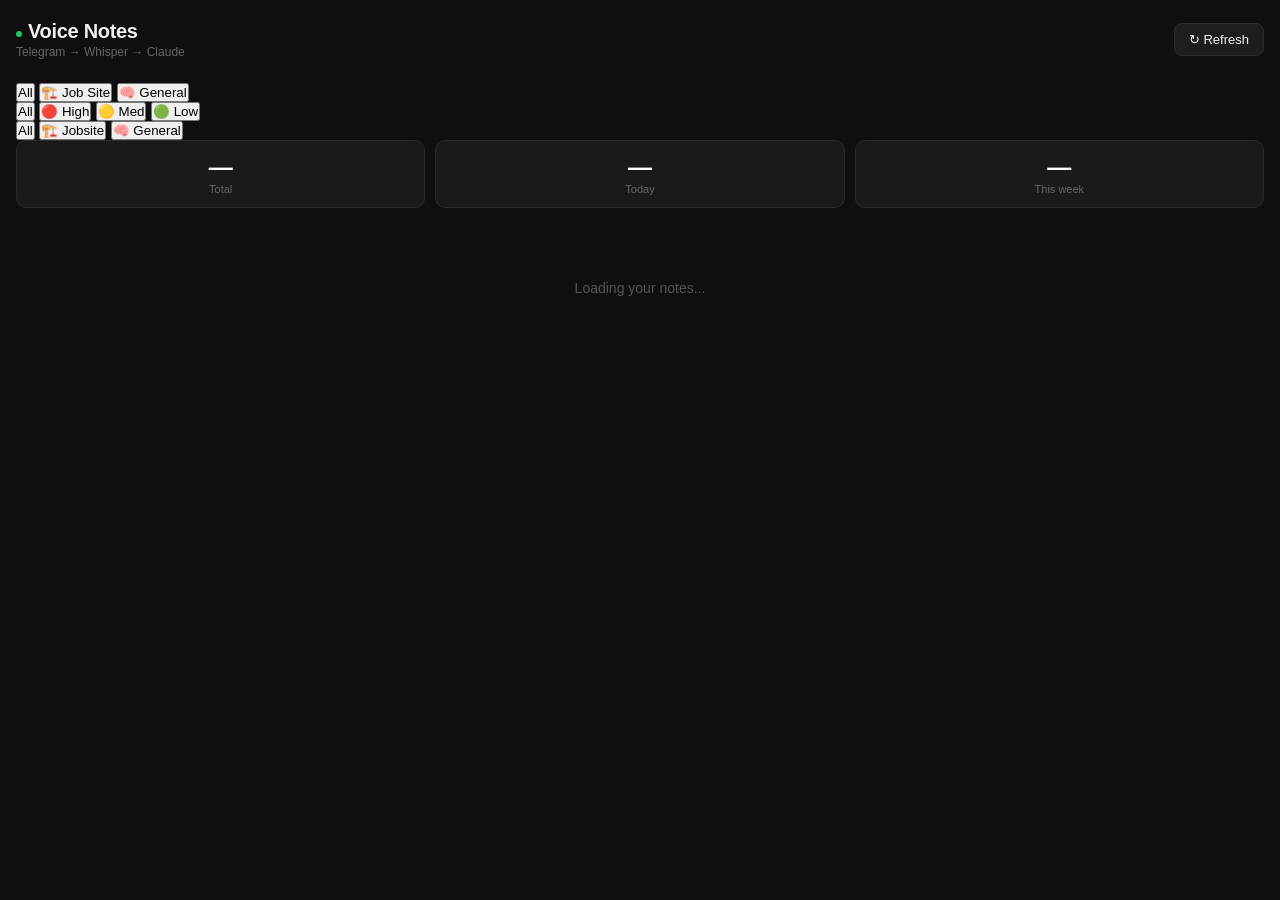
==== index.html @ 2e1cb35c "Update index.html Priority" ====
<!DOCTYPE html>
<html lang="en">
<head>
  <meta charset="UTF-8">
  <meta name="viewport" content="width=device-width, initial-scale=1.0">
  <title>Voice Notes</title>
  <style>
    *, *::before, *::after { box-sizing: border-box; margin: 0; padding: 0; }

    body {
      font-family: -apple-system, BlinkMacSystemFont, 'Segoe UI', sans-serif;
      background: #0f0f0f;
      color: #f0f0f0;
      min-height: 100vh;
      padding: 1.25rem 1rem 3rem;
    }

    header {
      display: flex;
      justify-content: space-between;
      align-items: center;
      margin-bottom: 1.5rem;
    }

    header h1 {
      font-size: 20px;
      font-weight: 600;
      letter-spacing: -0.3px;
    }

    header h1 span {
      display: block;
      font-size: 12px;
      font-weight: 400;
      color: #666;
      margin-top: 2px;
      letter-spacing: 0;
    }

    #refresh-btn {
      background: #1e1e1e;
      border: 1px solid #2e2e2e;
      color: #f0f0f0;
      padding: 8px 14px;
      border-radius: 8px;
      font-size: 13px;
      cursor: pointer;
      display: flex;
      align-items: center;
      gap: 6px;
    }

    #refresh-btn:active { opacity: 0.7; }

    .stats {
      display: grid;
      grid-template-columns: repeat(3, 1fr);
      gap: 10px;
      margin-bottom: 1.5rem;
    }

    .stat {
      background: #1a1a1a;
      border: 1px solid #2a2a2a;
      border-radius: 10px;
      padding: 12px;
      text-align: center;
    }

    .stat-value {
      font-size: 24px;
      font-weight: 600;
      color: #fff;
    }

    .stat-label {
      font-size: 11px;
      color: #666;
      margin-top: 2px;
    }

    .notes-list {
      display: flex;
      flex-direction: column;
      gap: 12px;
    }

    .note-card {
      background: #1a1a1a;
      border: 1px solid #2a2a2a;
      border-radius: 12px;
      padding: 1rem;
      cursor: pointer;
    }

    .note-card.expanded { border-color: #3a3a3a; }

    .note-top {
      display: flex;
      justify-content: space-between;
      align-items: flex-start;
      gap: 8px;
    }

    .note-transcript {
      font-size: 14px;
      color: #ccc;
      line-height: 1.5;
      flex: 1;
    }

    .note-transcript.collapsed {
      display: -webkit-box;
      -webkit-line-clamp: 2;
      -webkit-box-orient: vertical;
      overflow: hidden;
    }

    .note-date {
      font-size: 11px;
      color: #555;
      white-space: nowrap;
      flex-shrink: 0;
    }

    .note-divider {
      border: none;
      border-top: 1px solid #2a2a2a;
      margin: 12px 0;
    }

    .extraction-label {
      font-size: 10px;
      text-transform: uppercase;
      letter-spacing: 0.08em;
      color: #555;
      margin-bottom: 8px;
    }

    .note-response {
      font-size: 13px;
      color: #bbb;
      line-height: 1.7;
      white-space: pre-wrap;
    }

    .expand-hint {
      font-size: 11px;
      color: #555;
      margin-top: 8px;
    }

    .empty {
      text-align: center;
      padding: 4rem 1rem;
      color: #555;
      font-size: 14px;
      line-height: 1.7;
    }

    .empty-icon {
      font-size: 40px;
      margin-bottom: 12px;
    }

    .loading {
      text-align: center;
      padding: 3rem;
      color: #555;
      font-size: 14px;
    }

    .error {
      background: #2a1515;
      border: 1px solid #4a2020;
      border-radius: 10px;
      padding: 1rem;
      font-size: 13px;
      color: #f87171;
      line-height: 1.6;
    }

    .dot {
      display: inline-block;
      width: 6px;
      height: 6px;
      border-radius: 50%;
      background: #22c55e;
      margin-right: 6px;
      vertical-align: middle;
      .filters {
  display: flex;
  gap: 8px;
  margin-bottom: 1.5rem;
}

.filter-btn {
  flex: 1;
  padding: 8px;
  border-radius: 8px;
  border: 1px solid #2a2a2a;
  background: #1a1a1a;
  color: #666;
  font-size: 13px;
  cursor: pointer;
}

.filter-btn.active {
  background: #2a2a2a;
  color: #fff;
  border-color: #444;
}
    }
    .priority-badge {
  font-size: 11px;
  padding: 3px 8px;
  border-radius: 6px;
  font-weight: 500;
  flex-shrink: 0;
}
.priority-HIGH { background: #3a1515; color: #f87171; }
.priority-MED { background: #3a2e15; color: #fbbf24; }
.priority-LOW { background: #1a2e1a; color: #4ade80; }
.priority-null { background: #1a1a1a; color: #555; }
  </style>
</head>
<body>

  <header>
    <h1>
      <span class="dot"></span>Voice Notes
      <span>Telegram → Whisper → Claude</span>
    </h1>
    <button id="refresh-btn" onclick="loadNotes()">↻ Refresh</button>
  </header>

  <div class="filters">
  <button class="filter-btn active" onclick="setFilter('all', this)">All</button>
  <button class="filter-btn" onclick="setFilter('JOBSITE', this)">🏗️ Job Site</button>
  <button class="filter-btn" onclick="setFilter('GENERAL', this)">🧠 General</button>
</div>
<div class="filters">
  <button class="filter-btn active" onclick="setPriority('all', this)">All</button>
  <button class="filter-btn" onclick="setPriority('HIGH', this)">🔴 High</button>
  <button class="filter-btn" onclick="setPriority('MED', this)">🟡 Med</button>
  <button class="filter-btn" onclick="setPriority('LOW', this)">🟢 Low</button>
</div>
  
<div class="filters">
  <button class="filter-btn active" onclick="setFilter('all', this)">All</button>
  <button class="filter-btn" onclick="setFilter('JOBSITE', this)">🏗️ Jobsite</button>
  <button class="filter-btn" onclick="setFilter('GENERAL', this)">🧠 General</button>
</div>
  
  <div class="stats">
    <div class="stat">
      <div class="stat-value" id="total">—</div>
      <div class="stat-label">Total</div>
    </div>
    <div class="stat">
      <div class="stat-value" id="today">—</div>
      <div class="stat-label">Today</div>
    </div>
    <div class="stat">
      <div class="stat-value" id="week">—</div>
      <div class="stat-label">This week</div>
    </div>
  </div>

  <div id="notes-container" class="notes-list">
    <div class="loading">Loading your notes...</div>
  </div>

  <script>
    const SUPABASE_URL = 'https://ecjmqwdijgsycbqkfcog.supabase.co';
    const SUPABASE_KEY = 'eyJhbGciOiJIUzI1NiIsInR5cCI6IkpXVCJ9.eyJpc3MiOiJzdXBhYmFzZSIsInJlZiI6ImVjam1xd2RpamdzeWNicWtmY29nIiwicm9sZSI6InNlcnZpY2Vfcm9sZSIsImlhdCI6MTc4MDAxMzMxNSwiZXhwIjoyMDk1NTg5MzE1fQ.x6CP4ltoczdPZ-aV8UTci2DUSXzKlBEbubS35QKvqPY';

let activePriority = 'all';

function setPriority(priority, btn) {
  activePriority = priority;
  document.querySelectorAll('.filters:nth-child(2) .filter-btn').forEach(b => b.classList.remove('active'));
  btn.classList.add('active');
  loadNotes();
}
    
    function formatDate(ts) {
      const d = new Date(ts);
      const now = new Date();
      const diff = (now - d) / 1000;
      if (diff < 60) return 'just now';
      if (diff < 3600) return Math.floor(diff / 60) + 'm ago';
      if (diff < 86400) return Math.floor(diff / 3600) + 'h ago';
      return d.toLocaleDateString('en-US', { month: 'short', day: 'numeric' });
    }

    function isToday(ts) {
      return new Date(ts).toDateString() === new Date().toDateString();
    }

    function isThisWeek(ts) {
      return (new Date() - new Date(ts)) / (1000 * 60 * 60 * 24) <= 7;
    }

    function toggleNote(id) {
      const card = document.getElementById('card-' + id);
      const transcript = document.getElementById('transcript-' + id);
      const extraction = document.getElementById('extraction-' + id);
      const hint = document.getElementById('hint-' + id);
      const expanded = card.classList.toggle('expanded');
      transcript.classList.toggle('collapsed', !expanded);
      extraction.style.display = expanded ? 'block' : 'none';
      hint.textContent = expanded ? 'Tap to collapse' : 'Tap to expand';
    }

    async function loadNotes() {
      const container = document.getElementById('notes-container');
      container.innerHTML = '<div class="loading">Loading your notes...</div>';

      try {
        const typeFilter = activeFilter === 'all' ? '' : `&note_type=eq.${activeFilter}`;
const priorityFilter = activePriority === 'all' ? '' : `&priority=eq.${activePriority}`;
const res = await fetch(`${SUPABASE_URL}/rest/v1/voice_notes?select=*&order=created_at.desc&limit=50${typeFilter}${priorityFilter}`, {
        const filter = activeFilter === 'all' ? '' : `&note_type=eq.${activeFilter}`;
const res = await fetch(`${SUPABASE_URL}/rest/v1/voice_notes?select=*&order=created_at.desc&limit=50${filter}`, {
          headers: {
            'apikey': SUPABASE_KEY,
            'Authorization': `Bearer ${SUPABASE_KEY}`
          }
        });

        if (!res.ok) throw new Error(`${res.status} — ${res.statusText}`);
        const notes = await res.json();

        document.getElementById('total').textContent = notes.length;
        document.getElementById('today').textContent = notes.filter(n => isToday(n.created_at)).length;
        document.getElementById('week').textContent = notes.filter(n => isThisWeek(n.created_at)).length;

        if (!notes.length) {
          container.innerHTML = `
            <div class="empty">
              <div class="empty-icon">🎙️</div>
              No voice notes yet.<br>Send one to your Telegram bot to get started.
            </div>`;
          return;
        }

        container.innerHTML = notes.map(n => `
          <div class="note-card" id="card-${n.id}" onclick="toggleNote(${n.id})">
            <div class="note-top">
              <div class="note-transcript collapsed" id="transcript-${n.id}">${n.transcript || 'No transcript'}</div>
              <div class="note-date">${formatDate(n.created_at)}</div>
<span class="priority-badge priority-${n.priority || 'null'}">${n.priority || '—'}</span>
            </div>
            <div class="expand-hint" id="hint-${n.id}">Tap to expand</div>
            <div id="extraction-${n.id}" style="display:none;">
              <hr class="note-divider">
              <div class="extraction-label">Claude's extraction</div>
              <div class="note-response">${n.claude_response || 'No extraction'}</div>
            </div>
          </div>
        `).join('');

      } catch (err) {
        container.innerHTML = `<div class="error">Failed to load notes: ${err.message}</div>`;
      }
    }
let activeFilter = 'all';

function setFilter(filter, btn) {
  activeFilter = filter;
  document.querySelectorAll('.filter-btn').forEach(b => b.classList.remove('active'));
  btn.classList.add('active');
  loadNotes();
}
    loadNotes();
  </script>

</body>
</html>
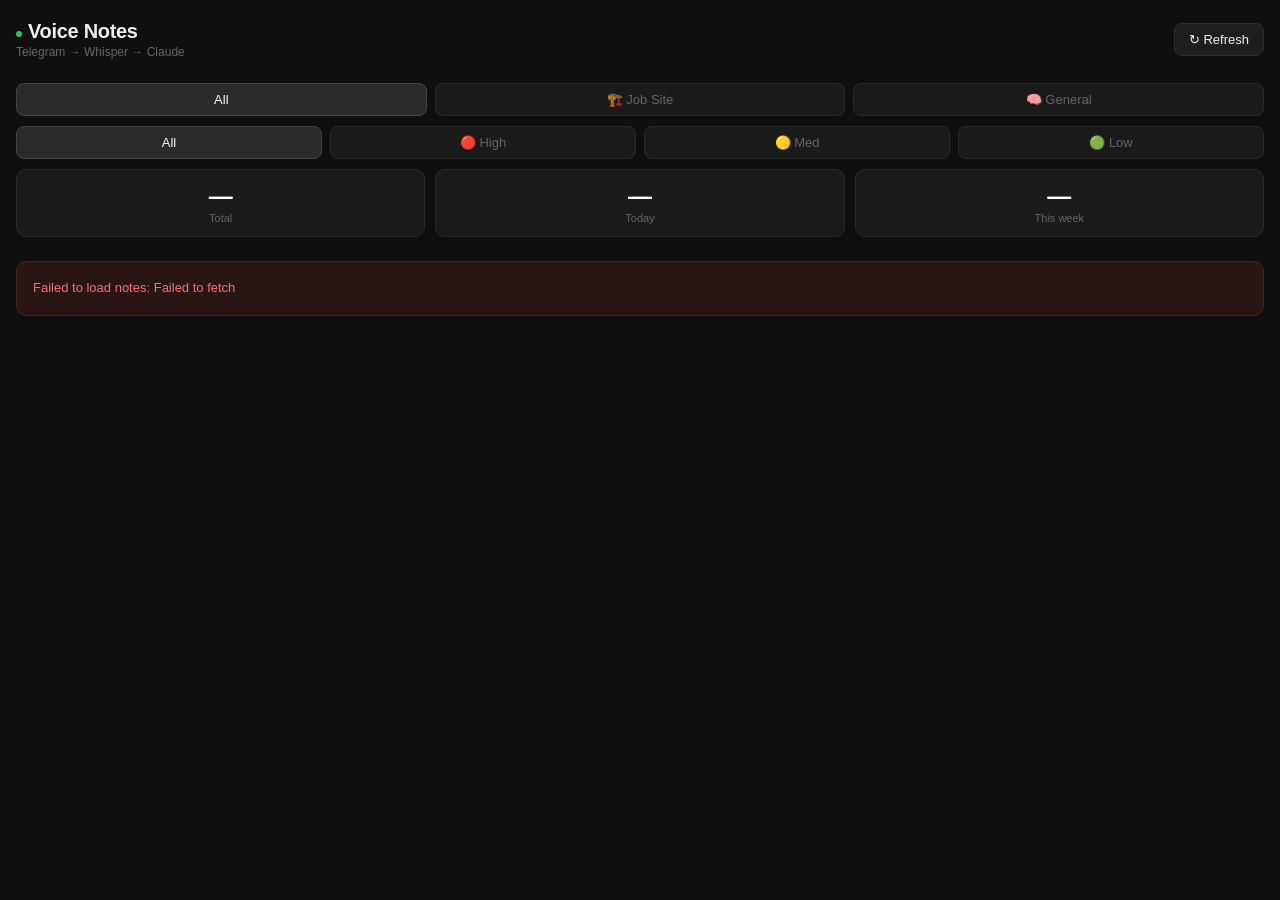
==== commit 7719329b: "Update index.html" ====
--- a/index.html
+++ b/index.html
@@ -1,3 +1,4 @@
+
 <!DOCTYPE html>
 <html lang="en">
 <head>
@@ -79,10 +80,34 @@
       margin-top: 2px;
     }
 
+    .filters {
+      display: flex;
+      gap: 8px;
+      margin-bottom: 10px;
+    }
+
+    .filter-btn {
+      flex: 1;
+      padding: 8px;
+      border-radius: 8px;
+      border: 1px solid #2a2a2a;
+      background: #1a1a1a;
+      color: #666;
+      font-size: 13px;
+      cursor: pointer;
+    }
+
+    .filter-btn.active {
+      background: #2a2a2a;
+      color: #fff;
+      border-color: #444;
+    }
+
     .notes-list {
       display: flex;
       flex-direction: column;
       gap: 12px;
+      margin-top: 1rem;
     }
 
     .note-card {
@@ -116,12 +141,31 @@
       overflow: hidden;
     }
 
+    .note-meta {
+      display: flex;
+      flex-direction: column;
+      align-items: flex-end;
+      gap: 4px;
+      flex-shrink: 0;
+    }
+
     .note-date {
       font-size: 11px;
       color: #555;
       white-space: nowrap;
-      flex-shrink: 0;
-    }
+    }
+
+    .priority-badge {
+      font-size: 11px;
+      padding: 3px 8px;
+      border-radius: 6px;
+      font-weight: 500;
+    }
+
+    .priority-HIGH { background: #3a1515; color: #f87171; }
+    .priority-MED { background: #3a2e15; color: #fbbf24; }
+    .priority-LOW { background: #1a2e1a; color: #4ade80; }
+    .priority-null { background: #1a1a1a; color: #555; }
 
     .note-divider {
       border: none;
@@ -188,40 +232,7 @@
       background: #22c55e;
       margin-right: 6px;
       vertical-align: middle;
-      .filters {
-  display: flex;
-  gap: 8px;
-  margin-bottom: 1.5rem;
-}
-
-.filter-btn {
-  flex: 1;
-  padding: 8px;
-  border-radius: 8px;
-  border: 1px solid #2a2a2a;
-  background: #1a1a1a;
-  color: #666;
-  font-size: 13px;
-  cursor: pointer;
-}
-
-.filter-btn.active {
-  background: #2a2a2a;
-  color: #fff;
-  border-color: #444;
-}
-    }
-    .priority-badge {
-  font-size: 11px;
-  padding: 3px 8px;
-  border-radius: 6px;
-  font-weight: 500;
-  flex-shrink: 0;
-}
-.priority-HIGH { background: #3a1515; color: #f87171; }
-.priority-MED { background: #3a2e15; color: #fbbf24; }
-.priority-LOW { background: #1a2e1a; color: #4ade80; }
-.priority-null { background: #1a1a1a; color: #555; }
+    }
   </style>
 </head>
 <body>
@@ -235,23 +246,18 @@
   </header>
 
   <div class="filters">
-  <button class="filter-btn active" onclick="setFilter('all', this)">All</button>
-  <button class="filter-btn" onclick="setFilter('JOBSITE', this)">🏗️ Job Site</button>
-  <button class="filter-btn" onclick="setFilter('GENERAL', this)">🧠 General</button>
-</div>
-<div class="filters">
-  <button class="filter-btn active" onclick="setPriority('all', this)">All</button>
-  <button class="filter-btn" onclick="setPriority('HIGH', this)">🔴 High</button>
-  <button class="filter-btn" onclick="setPriority('MED', this)">🟡 Med</button>
-  <button class="filter-btn" onclick="setPriority('LOW', this)">🟢 Low</button>
-</div>
-  
-<div class="filters">
-  <button class="filter-btn active" onclick="setFilter('all', this)">All</button>
-  <button class="filter-btn" onclick="setFilter('JOBSITE', this)">🏗️ Jobsite</button>
-  <button class="filter-btn" onclick="setFilter('GENERAL', this)">🧠 General</button>
-</div>
-  
+    <button class="filter-btn active" onclick="setFilter('all', this)">All</button>
+    <button class="filter-btn" onclick="setFilter('JOBSITE', this)">🏗️ Job Site</button>
+    <button class="filter-btn" onclick="setFilter('GENERAL', this)">🧠 General</button>
+  </div>
+
+  <div class="filters">
+    <button class="filter-btn active" onclick="setPriority('all', this)">All</button>
+    <button class="filter-btn" onclick="setPriority('HIGH', this)">🔴 High</button>
+    <button class="filter-btn" onclick="setPriority('MED', this)">🟡 Med</button>
+    <button class="filter-btn" onclick="setPriority('LOW', this)">🟢 Low</button>
+  </div>
+
   <div class="stats">
     <div class="stat">
       <div class="stat-value" id="total">—</div>
@@ -275,15 +281,23 @@
     const SUPABASE_URL = 'https://ecjmqwdijgsycbqkfcog.supabase.co';
     const SUPABASE_KEY = 'eyJhbGciOiJIUzI1NiIsInR5cCI6IkpXVCJ9.eyJpc3MiOiJzdXBhYmFzZSIsInJlZiI6ImVjam1xd2RpamdzeWNicWtmY29nIiwicm9sZSI6InNlcnZpY2Vfcm9sZSIsImlhdCI6MTc4MDAxMzMxNSwiZXhwIjoyMDk1NTg5MzE1fQ.x6CP4ltoczdPZ-aV8UTci2DUSXzKlBEbubS35QKvqPY';
 
-let activePriority = 'all';
-
-function setPriority(priority, btn) {
-  activePriority = priority;
-  document.querySelectorAll('.filters:nth-child(2) .filter-btn').forEach(b => b.classList.remove('active'));
-  btn.classList.add('active');
-  loadNotes();
-}
-    
+    let activeFilter = 'all';
+    let activePriority = 'all';
+
+    function setFilter(filter, btn) {
+      activeFilter = filter;
+      document.querySelectorAll('.filters:first-of-type .filter-btn').forEach(b => b.classList.remove('active'));
+      btn.classList.add('active');
+      loadNotes();
+    }
+
+    function setPriority(priority, btn) {
+      activePriority = priority;
+      document.querySelectorAll('.filters:nth-of-type(2) .filter-btn').forEach(b => b.classList.remove('active'));
+      btn.classList.add('active');
+      loadNotes();
+    }
+
     function formatDate(ts) {
       const d = new Date(ts);
       const now = new Date();
@@ -319,10 +333,8 @@
 
       try {
         const typeFilter = activeFilter === 'all' ? '' : `&note_type=eq.${activeFilter}`;
-const priorityFilter = activePriority === 'all' ? '' : `&priority=eq.${activePriority}`;
-const res = await fetch(`${SUPABASE_URL}/rest/v1/voice_notes?select=*&order=created_at.desc&limit=50${typeFilter}${priorityFilter}`, {
-        const filter = activeFilter === 'all' ? '' : `&note_type=eq.${activeFilter}`;
-const res = await fetch(`${SUPABASE_URL}/rest/v1/voice_notes?select=*&order=created_at.desc&limit=50${filter}`, {
+        const priorityFilter = activePriority === 'all' ? '' : `&priority=eq.${activePriority}`;
+        const res = await fetch(`${SUPABASE_URL}/rest/v1/voice_notes?select=*&order=created_at.desc&limit=50${typeFilter}${priorityFilter}`, {
           headers: {
             'apikey': SUPABASE_KEY,
             'Authorization': `Bearer ${SUPABASE_KEY}`
@@ -349,8 +361,10 @@
           <div class="note-card" id="card-${n.id}" onclick="toggleNote(${n.id})">
             <div class="note-top">
               <div class="note-transcript collapsed" id="transcript-${n.id}">${n.transcript || 'No transcript'}</div>
-              <div class="note-date">${formatDate(n.created_at)}</div>
-<span class="priority-badge priority-${n.priority || 'null'}">${n.priority || '—'}</span>
+              <div class="note-meta">
+                <div class="note-date">${formatDate(n.created_at)}</div>
+                <span class="priority-badge priority-${n.priority || 'null'}">${n.priority || '—'}</span>
+              </div>
             </div>
             <div class="expand-hint" id="hint-${n.id}">Tap to expand</div>
             <div id="extraction-${n.id}" style="display:none;">
@@ -365,14 +379,7 @@
         container.innerHTML = `<div class="error">Failed to load notes: ${err.message}</div>`;
       }
     }
-let activeFilter = 'all';
-
-function setFilter(filter, btn) {
-  activeFilter = filter;
-  document.querySelectorAll('.filter-btn').forEach(b => b.classList.remove('active'));
-  btn.classList.add('active');
-  loadNotes();
-}
+
     loadNotes();
   </script>
 
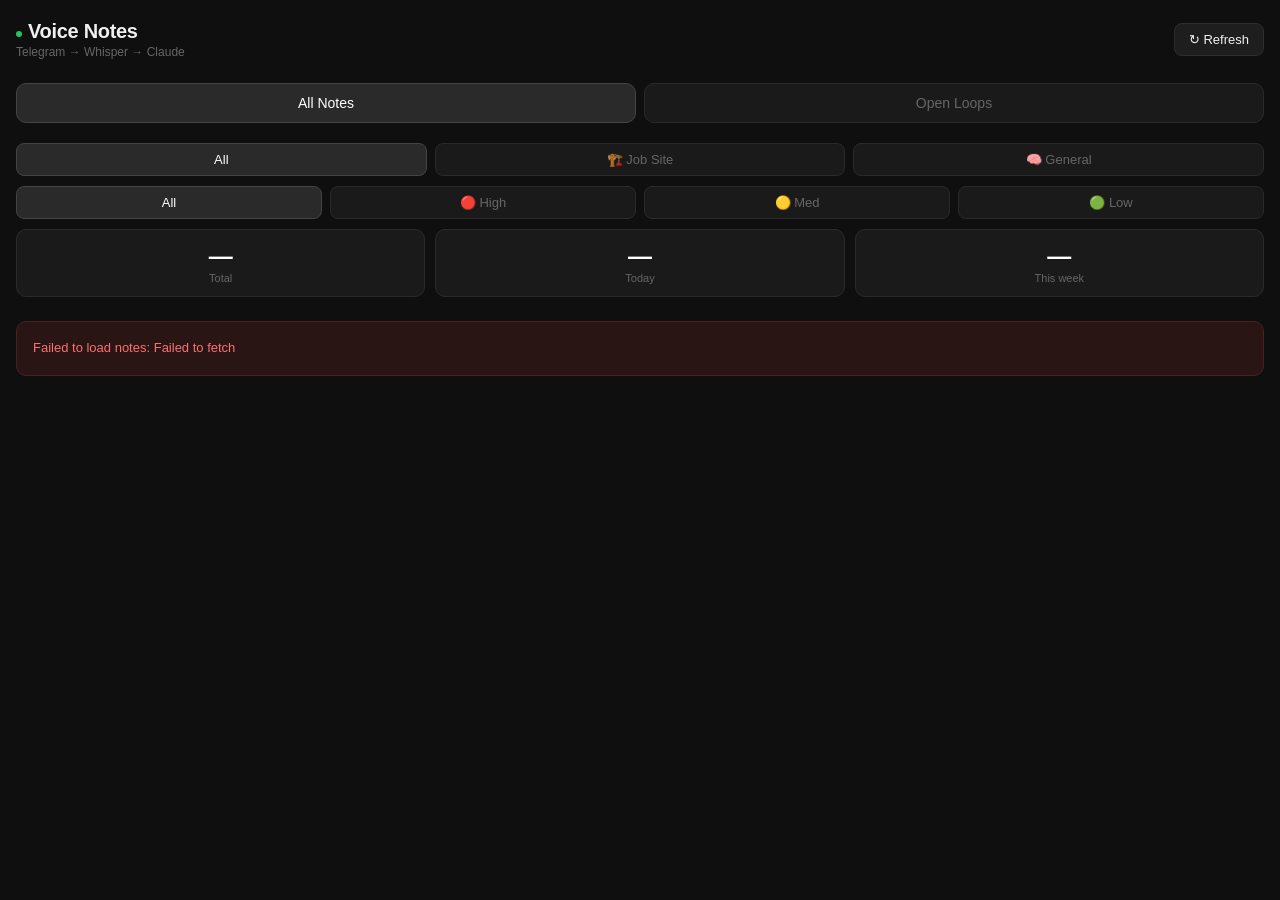
==== commit 0c32ddc4: "Update index.html" ====
--- a/index.html
+++ b/index.html
@@ -52,6 +52,31 @@
     }
 
     #refresh-btn:active { opacity: 0.7; }
+
+    /* View switcher (All Notes / Open Loops) */
+    .view-switch {
+      display: flex;
+      gap: 8px;
+      margin-bottom: 1.25rem;
+    }
+
+    .view-tab {
+      flex: 1;
+      padding: 11px;
+      border-radius: 10px;
+      border: 1px solid #2a2a2a;
+      background: #1a1a1a;
+      color: #666;
+      font-size: 14px;
+      font-weight: 500;
+      cursor: pointer;
+    }
+
+    .view-tab.active {
+      background: #2a2a2a;
+      color: #fff;
+      border-color: #444;
+    }
 
     .stats {
       display: grid;
@@ -194,6 +219,80 @@
       margin-top: 8px;
     }
 
+    /* Open loops view */
+    .loops-header {
+      font-size: 13px;
+      color: #888;
+      margin-bottom: 1rem;
+    }
+
+    #loops-count { color: #fff; font-weight: 600; }
+
+    .job-group { margin-bottom: 1.5rem; }
+
+    .job-group-title {
+      font-size: 12px;
+      text-transform: uppercase;
+      letter-spacing: 0.08em;
+      color: #888;
+      margin-bottom: 10px;
+      display: flex;
+      align-items: center;
+      gap: 8px;
+    }
+
+    .job-count {
+      background: #2a2a2a;
+      color: #aaa;
+      font-size: 11px;
+      padding: 1px 7px;
+      border-radius: 10px;
+    }
+
+    .loop-card {
+      background: #1a1a1a;
+      border: 1px solid #2a2a2a;
+      border-radius: 12px;
+      padding: 1rem;
+      margin-bottom: 10px;
+    }
+
+    .loop-summary {
+      font-size: 14px;
+      color: #ccc;
+      line-height: 1.55;
+      margin-bottom: 14px;
+    }
+
+    .loop-bottom {
+      display: flex;
+      justify-content: space-between;
+      align-items: center;
+      gap: 12px;
+    }
+
+    .loop-date {
+      font-size: 11px;
+      color: #555;
+      white-space: nowrap;
+    }
+
+    .resolve-btn {
+      background: #16331f;
+      color: #4ade80;
+      border: 1px solid #265a35;
+      padding: 10px 18px;
+      border-radius: 8px;
+      font-size: 13px;
+      font-weight: 600;
+      min-height: 40px;
+      cursor: pointer;
+      flex-shrink: 0;
+    }
+
+    .resolve-btn:active { opacity: 0.7; }
+    .resolve-btn:disabled { opacity: 0.5; cursor: default; }
+
     .empty {
       text-align: center;
       padding: 4rem 1rem;
@@ -240,41 +339,55 @@
   <header>
     <h1>
       <span class="dot"></span>Voice Notes
-      <span>Telegram → Whisper → Claude</span>
+      <span>Telegram &rarr; Whisper &rarr; Claude</span>
     </h1>
-    <button id="refresh-btn" onclick="loadNotes()">↻ Refresh</button>
+    <button id="refresh-btn" onclick="refreshActiveView()">&#8635; Refresh</button>
   </header>
 
-  <div class="filters">
-    <button class="filter-btn active" onclick="setFilter('all', this)">All</button>
-    <button class="filter-btn" onclick="setFilter('JOBSITE', this)">🏗️ Job Site</button>
-    <button class="filter-btn" onclick="setFilter('GENERAL', this)">🧠 General</button>
+  <div class="view-switch">
+    <button class="view-tab active" onclick="switchView('notes', this)">All Notes</button>
+    <button class="view-tab" onclick="switchView('loops', this)">Open Loops</button>
   </div>
 
-  <div class="filters">
-    <button class="filter-btn active" onclick="setPriority('all', this)">All</button>
-    <button class="filter-btn" onclick="setPriority('HIGH', this)">🔴 High</button>
-    <button class="filter-btn" onclick="setPriority('MED', this)">🟡 Med</button>
-    <button class="filter-btn" onclick="setPriority('LOW', this)">🟢 Low</button>
-  </div>
-
-  <div class="stats">
-    <div class="stat">
-      <div class="stat-value" id="total">—</div>
-      <div class="stat-label">Total</div>
+  <div id="notes-view">
+    <div class="filters">
+      <button class="filter-btn active" onclick="setFilter('all', this)">All</button>
+      <button class="filter-btn" onclick="setFilter('JOBSITE', this)">&#127959;&#65039; Job Site</button>
+      <button class="filter-btn" onclick="setFilter('GENERAL', this)">&#129504; General</button>
     </div>
-    <div class="stat">
-      <div class="stat-value" id="today">—</div>
-      <div class="stat-label">Today</div>
+
+    <div class="filters">
+      <button class="filter-btn active" onclick="setPriority('all', this)">All</button>
+      <button class="filter-btn" onclick="setPriority('HIGH', this)">&#128308; High</button>
+      <button class="filter-btn" onclick="setPriority('MED', this)">&#128993; Med</button>
+      <button class="filter-btn" onclick="setPriority('LOW', this)">&#128994; Low</button>
     </div>
-    <div class="stat">
-      <div class="stat-value" id="week">—</div>
-      <div class="stat-label">This week</div>
+
+    <div class="stats">
+      <div class="stat">
+        <div class="stat-value" id="total">&mdash;</div>
+        <div class="stat-label">Total</div>
+      </div>
+      <div class="stat">
+        <div class="stat-value" id="today">&mdash;</div>
+        <div class="stat-label">Today</div>
+      </div>
+      <div class="stat">
+        <div class="stat-value" id="week">&mdash;</div>
+        <div class="stat-label">This week</div>
+      </div>
+    </div>
+
+    <div id="notes-container" class="notes-list">
+      <div class="loading">Loading your notes...</div>
     </div>
   </div>
 
-  <div id="notes-container" class="notes-list">
-    <div class="loading">Loading your notes...</div>
+  <div id="loops-view" style="display:none;">
+    <div class="loops-header"><span id="loops-count">&mdash;</span> open loops</div>
+    <div id="loops-container" class="notes-list">
+      <div class="loading">Loading open loops...</div>
+    </div>
   </div>
 
   <script>
@@ -283,6 +396,7 @@
 
     let activeFilter = 'all';
     let activePriority = 'all';
+    let activeView = 'notes';
 
     function setFilter(filter, btn) {
       activeFilter = filter;
@@ -296,6 +410,33 @@
       document.querySelectorAll('.filters:nth-of-type(2) .filter-btn').forEach(b => b.classList.remove('active'));
       btn.classList.add('active');
       loadNotes();
+    }
+
+    function switchView(view, btn) {
+      activeView = view;
+      document.querySelectorAll('.view-tab').forEach(b => b.classList.remove('active'));
+      btn.classList.add('active');
+      const notesView = document.getElementById('notes-view');
+      const loopsView = document.getElementById('loops-view');
+      if (view === 'loops') {
+        notesView.style.display = 'none';
+        loopsView.style.display = 'block';
+        loadOpenLoops();
+      } else {
+        loopsView.style.display = 'none';
+        notesView.style.display = 'block';
+      }
+    }
+
+    function refreshActiveView() {
+      if (activeView === 'loops') loadOpenLoops();
+      else loadNotes();
+    }
+
+    function escapeHtml(str) {
+      return String(str).replace(/[&<>"']/g, c => ({
+        '&': '&amp;', '<': '&lt;', '>': '&gt;', '"': '&quot;', "'": '&#39;'
+      }[c]));
     }
 
     function formatDate(ts) {
@@ -380,6 +521,117 @@
       }
     }
 
+    async function loadOpenLoops() {
+      const container = document.getElementById('loops-container');
+      container.innerHTML = '<div class="loading">Loading open loops...</div>';
+
+      try {
+        const res = await fetch(`${SUPABASE_URL}/rest/v1/voice_notes?select=*&is_open_loop=is.true&loop_resolved=not.is.true&order=created_at.desc`, {
+          headers: {
+            'apikey': SUPABASE_KEY,
+            'Authorization': `Bearer ${SUPABASE_KEY}`
+          }
+        });
+
+        if (!res.ok) throw new Error(`${res.status} — ${res.statusText}`);
+        const loops = await res.json();
+
+        document.getElementById('loops-count').textContent = loops.length;
+
+        if (!loops.length) {
+          container.innerHTML = `
+            <div class="empty">
+              <div class="empty-icon">✅</div>
+              No open loops.<br>You're all caught up.
+            </div>`;
+          return;
+        }
+
+        const groups = {};
+        loops.forEach(n => {
+          const job = n.job_name || 'No job';
+          (groups[job] = groups[job] || []).push(n);
+        });
+
+        container.innerHTML = Object.keys(groups).map(job => {
+          const cards = groups[job].map(n => `
+            <div class="loop-card" id="loop-card-${n.id}">
+              <div class="loop-summary">${escapeHtml(n.claude_response || n.transcript || 'No summary')}</div>
+              <div class="loop-bottom">
+                <span class="loop-date">${formatDate(n.created_at)}</span>
+                <button class="resolve-btn" onclick="resolveLoop(${n.id}, this)">Resolve</button>
+              </div>
+            </div>
+          `).join('');
+          return `
+            <div class="job-group">
+              <div class="job-group-title">${escapeHtml(job)} <span class="job-count">${groups[job].length}</span></div>
+              ${cards}
+            </div>`;
+        }).join('');
+
+      } catch (err) {
+        container.innerHTML = `<div class="error">Failed to load open loops: ${err.message}</div>`;
+      }
+    }
+
+    async function resolveLoop(id, btnEl) {
+      btnEl.disabled = true;
+      btnEl.textContent = 'Resolving...';
+
+      try {
+        const res = await fetch(`${SUPABASE_URL}/rest/v1/voice_notes?id=eq.${id}`, {
+          method: 'PATCH',
+          headers: {
+            'apikey': SUPABASE_KEY,
+            'Authorization': `Bearer ${SUPABASE_KEY}`,
+            'Content-Type': 'application/json',
+            'Prefer': 'return=representation'
+          },
+          body: JSON.stringify({
+            loop_resolved: true,
+            resolved_at: new Date().toISOString()
+          })
+        });
+
+        if (!res.ok) throw new Error(`${res.status} — ${res.statusText}`);
+
+        const updated = await res.json();
+        if (!updated.length) {
+          throw new Error('Nothing was updated. This is usually a row level security UPDATE policy blocking the write on voice_notes.');
+        }
+
+        // Remove the resolved card, matched by its stable id.
+        const card = document.getElementById('loop-card-' + id);
+        if (card) {
+          const group = card.closest('.job-group');
+          card.remove();
+          // If that job has no remaining open loops, drop the whole group.
+          if (group && !group.querySelector('.loop-card')) group.remove();
+        }
+
+        // Update the count, and show the empty state if everything is cleared.
+        const remaining = container_loopCount();
+        document.getElementById('loops-count').textContent = remaining;
+        if (remaining === 0) {
+          document.getElementById('loops-container').innerHTML = `
+            <div class="empty">
+              <div class="empty-icon">✅</div>
+              No open loops.<br>You're all caught up.
+            </div>`;
+        }
+
+      } catch (err) {
+        btnEl.disabled = false;
+        btnEl.textContent = 'Resolve';
+        alert('Could not resolve: ' + err.message);
+      }
+    }
+
+    function container_loopCount() {
+      return document.getElementById('loops-container').querySelectorAll('.loop-card').length;
+    }
+
     loadNotes();
   </script>
 
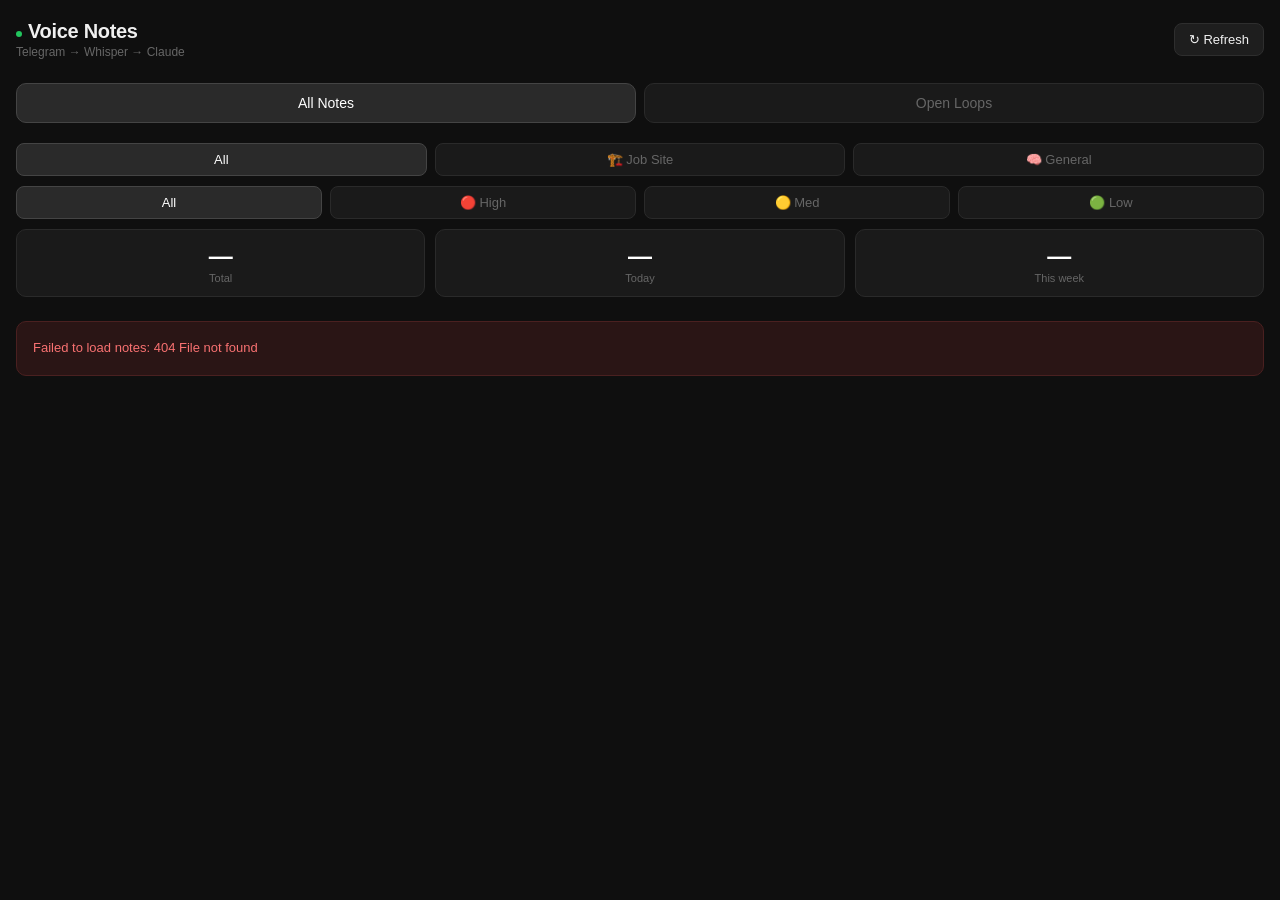
==== commit f3ab01be: "Update index.html" ====
--- a/index.html
+++ b/index.html
@@ -1,4 +1,3 @@
-
 <!DOCTYPE html>
 <html lang="en">
 <head>
@@ -53,7 +52,6 @@
 
     #refresh-btn:active { opacity: 0.7; }
 
-    /* View switcher (All Notes / Open Loops) */
     .view-switch {
       display: flex;
       gap: 8px;
@@ -219,7 +217,6 @@
       margin-top: 8px;
     }
 
-    /* Open loops view */
     .loops-header {
       font-size: 13px;
       color: #888;
@@ -384,6 +381,11 @@
   </div>
 
   <div id="loops-view" style="display:none;">
+    <div class="filters">
+      <button class="filter-btn active" onclick="setLoopFilter('all', this)">All</button>
+      <button class="filter-btn" onclick="setLoopFilter('JOBSITE', this)">&#127959;&#65039; Job Site</button>
+      <button class="filter-btn" onclick="setLoopFilter('GENERAL', this)">&#129504; General</button>
+    </div>
     <div class="loops-header"><span id="loops-count">&mdash;</span> open loops</div>
     <div id="loops-container" class="notes-list">
       <div class="loading">Loading open loops...</div>
@@ -391,25 +393,60 @@
   </div>
 
   <script>
-    const SUPABASE_URL = 'https://ecjmqwdijgsycbqkfcog.supabase.co';
-    const SUPABASE_KEY = 'eyJhbGciOiJIUzI1NiIsInR5cCI6IkpXVCJ9.eyJpc3MiOiJzdXBhYmFzZSIsInJlZiI6ImVjam1xd2RpamdzeWNicWtmY29nIiwicm9sZSI6InNlcnZpY2Vfcm9sZSIsImlhdCI6MTc4MDAxMzMxNSwiZXhwIjoyMDk1NTg5MzE1fQ.x6CP4ltoczdPZ-aV8UTci2DUSXzKlBEbubS35QKvqPY';
+    // No Supabase URL or key in this file. All database access goes through
+    // /api/notes (read) and /api/resolve-loop (write), which hold the
+    // service_role key server-side only.
+
+    let allNotes = [];
+    let notesLoaded = false;
 
     let activeFilter = 'all';
     let activePriority = 'all';
     let activeView = 'notes';
+    let activeLoopFilter = 'all';
+
+    async function fetchNotes(force) {
+      if (notesLoaded && !force) return allNotes;
+      const res = await fetch('/api/notes');
+      if (!res.ok) throw new Error(res.status + ' ' + res.statusText);
+      const data = await res.json();
+      if (data.error) throw new Error(data.error);
+      allNotes = Array.isArray(data.rows) ? data.rows : [];
+      notesLoaded = true;
+      return allNotes;
+    }
+
+    // Anything that is not exactly JOBSITE or GENERAL is unclassified.
+    // This keeps null and malformed note_type values out of both buckets
+    // instead of silently vanishing.
+    function noteBucket(n) {
+      const t = String(n.note_type || '').trim().toUpperCase();
+      return (t === 'JOBSITE' || t === 'GENERAL') ? t : 'OTHER';
+    }
+
+    function isOpenLoop(n) {
+      return n.is_open_loop === true && n.loop_resolved !== true;
+    }
 
     function setFilter(filter, btn) {
       activeFilter = filter;
-      document.querySelectorAll('.filters:first-of-type .filter-btn').forEach(b => b.classList.remove('active'));
+      document.querySelectorAll('#notes-view .filters:first-of-type .filter-btn').forEach(b => b.classList.remove('active'));
       btn.classList.add('active');
       loadNotes();
     }
 
     function setPriority(priority, btn) {
       activePriority = priority;
-      document.querySelectorAll('.filters:nth-of-type(2) .filter-btn').forEach(b => b.classList.remove('active'));
+      document.querySelectorAll('#notes-view .filters:nth-of-type(2) .filter-btn').forEach(b => b.classList.remove('active'));
       btn.classList.add('active');
       loadNotes();
+    }
+
+    function setLoopFilter(filter, btn) {
+      activeLoopFilter = filter;
+      document.querySelectorAll('#loops-view .filters .filter-btn').forEach(b => b.classList.remove('active'));
+      btn.classList.add('active');
+      loadOpenLoops();
     }
 
     function switchView(view, btn) {
@@ -425,10 +462,13 @@
       } else {
         loopsView.style.display = 'none';
         notesView.style.display = 'block';
+        loadNotes();
       }
     }
 
+    // Refresh forces a re-fetch so it reflects notes recorded since page load.
     function refreshActiveView() {
+      notesLoaded = false;
       if (activeView === 'loops') loadOpenLoops();
       else loadNotes();
     }
@@ -473,17 +513,13 @@
       container.innerHTML = '<div class="loading">Loading your notes...</div>';
 
       try {
-        const typeFilter = activeFilter === 'all' ? '' : `&note_type=eq.${activeFilter}`;
-        const priorityFilter = activePriority === 'all' ? '' : `&priority=eq.${activePriority}`;
-        const res = await fetch(`${SUPABASE_URL}/rest/v1/voice_notes?select=*&order=created_at.desc&limit=50${typeFilter}${priorityFilter}`, {
-          headers: {
-            'apikey': SUPABASE_KEY,
-            'Authorization': `Bearer ${SUPABASE_KEY}`
-          }
+        const all = await fetchNotes();
+
+        const notes = all.filter(n => {
+          if (activeFilter !== 'all' && noteBucket(n) !== activeFilter) return false;
+          if (activePriority !== 'all' && String(n.priority || '').toUpperCase() !== activePriority) return false;
+          return true;
         });
-
-        if (!res.ok) throw new Error(`${res.status} — ${res.statusText}`);
-        const notes = await res.json();
 
         document.getElementById('total').textContent = notes.length;
         document.getElementById('today').textContent = notes.filter(n => isToday(n.created_at)).length;
@@ -493,7 +529,7 @@
           container.innerHTML = `
             <div class="empty">
               <div class="empty-icon">🎙️</div>
-              No voice notes yet.<br>Send one to your Telegram bot to get started.
+              No voice notes match this filter.
             </div>`;
           return;
         }
@@ -501,23 +537,23 @@
         container.innerHTML = notes.map(n => `
           <div class="note-card" id="card-${n.id}" onclick="toggleNote(${n.id})">
             <div class="note-top">
-              <div class="note-transcript collapsed" id="transcript-${n.id}">${n.transcript || 'No transcript'}</div>
+              <div class="note-transcript collapsed" id="transcript-${n.id}">${escapeHtml(n.transcript || 'No transcript')}</div>
               <div class="note-meta">
                 <div class="note-date">${formatDate(n.created_at)}</div>
-                <span class="priority-badge priority-${n.priority || 'null'}">${n.priority || '—'}</span>
+                <span class="priority-badge priority-${escapeHtml(n.priority || 'null')}">${escapeHtml(n.priority || '—')}</span>
               </div>
             </div>
             <div class="expand-hint" id="hint-${n.id}">Tap to expand</div>
             <div id="extraction-${n.id}" style="display:none;">
               <hr class="note-divider">
               <div class="extraction-label">Claude's extraction</div>
-              <div class="note-response">${n.claude_response || 'No extraction'}</div>
+              <div class="note-response">${escapeHtml(n.claude_response || 'No extraction')}</div>
             </div>
           </div>
         `).join('');
 
       } catch (err) {
-        container.innerHTML = `<div class="error">Failed to load notes: ${err.message}</div>`;
+        container.innerHTML = `<div class="error">Failed to load notes: ${escapeHtml(err.message)}</div>`;
       }
     }
 
@@ -526,15 +562,12 @@
       container.innerHTML = '<div class="loading">Loading open loops...</div>';
 
       try {
-        const res = await fetch(`${SUPABASE_URL}/rest/v1/voice_notes?select=*&is_open_loop=is.true&loop_resolved=not.is.true&order=created_at.desc`, {
-          headers: {
-            'apikey': SUPABASE_KEY,
-            'Authorization': `Bearer ${SUPABASE_KEY}`
-          }
-        });
-
-        if (!res.ok) throw new Error(`${res.status} — ${res.statusText}`);
-        const loops = await res.json();
+        const all = await fetchNotes();
+
+        const loops = all
+          .filter(isOpenLoop)
+          .filter(n => activeLoopFilter === 'all' || noteBucket(n) === activeLoopFilter)
+          .sort((a, b) => new Date(b.created_at) - new Date(a.created_at));
 
         document.getElementById('loops-count').textContent = loops.length;
 
@@ -553,7 +586,7 @@
           (groups[job] = groups[job] || []).push(n);
         });
 
-        container.innerHTML = Object.keys(groups).map(job => {
+        container.innerHTML = Object.keys(groups).sort().map(job => {
           const cards = groups[job].map(n => `
             <div class="loop-card" id="loop-card-${n.id}">
               <div class="loop-summary">${escapeHtml(n.claude_response || n.transcript || 'No summary')}</div>
@@ -571,7 +604,7 @@
         }).join('');
 
       } catch (err) {
-        container.innerHTML = `<div class="error">Failed to load open loops: ${err.message}</div>`;
+        container.innerHTML = `<div class="error">Failed to load open loops: ${escapeHtml(err.message)}</div>`;
       }
     }
 
@@ -580,38 +613,34 @@
       btnEl.textContent = 'Resolving...';
 
       try {
-        const res = await fetch(`${SUPABASE_URL}/rest/v1/voice_notes?id=eq.${id}`, {
-          method: 'PATCH',
-          headers: {
-            'apikey': SUPABASE_KEY,
-            'Authorization': `Bearer ${SUPABASE_KEY}`,
-            'Content-Type': 'application/json',
-            'Prefer': 'return=representation'
-          },
-          body: JSON.stringify({
-            loop_resolved: true,
-            resolved_at: new Date().toISOString()
-          })
+        const res = await fetch('/api/resolve-loop', {
+          method: 'POST',
+          headers: { 'Content-Type': 'application/json' },
+          body: JSON.stringify({ id: Number(id) })
         });
 
-        if (!res.ok) throw new Error(`${res.status} — ${res.statusText}`);
-
-        const updated = await res.json();
-        if (!updated.length) {
-          throw new Error('Nothing was updated. This is usually a row level security UPDATE policy blocking the write on voice_notes.');
+        const result = await res.json();
+        if (!res.ok || !result.ok) {
+          throw new Error(result.error || (res.status + ' ' + res.statusText));
         }
 
-        // Remove the resolved card, matched by its stable id.
+        // Keep the local cache honest so switching views does not resurrect it.
+        const cached = allNotes.find(n => Number(n.id) === Number(id));
+        if (cached) {
+          cached.loop_resolved = true;
+          cached.resolved_at = result.row && result.row.resolved_at;
+        }
+
         const card = document.getElementById('loop-card-' + id);
         if (card) {
           const group = card.closest('.job-group');
+          const countEl = group && group.querySelector('.job-count');
           card.remove();
-          // If that job has no remaining open loops, drop the whole group.
           if (group && !group.querySelector('.loop-card')) group.remove();
+          else if (countEl) countEl.textContent = group.querySelectorAll('.loop-card').length;
         }
 
-        // Update the count, and show the empty state if everything is cleared.
-        const remaining = container_loopCount();
+        const remaining = document.getElementById('loops-container').querySelectorAll('.loop-card').length;
         document.getElementById('loops-count').textContent = remaining;
         if (remaining === 0) {
           document.getElementById('loops-container').innerHTML = `
@@ -628,10 +657,6 @@
       }
     }
 
-    function container_loopCount() {
-      return document.getElementById('loops-container').querySelectorAll('.loop-card').length;
-    }
-
     loadNotes();
   </script>
 
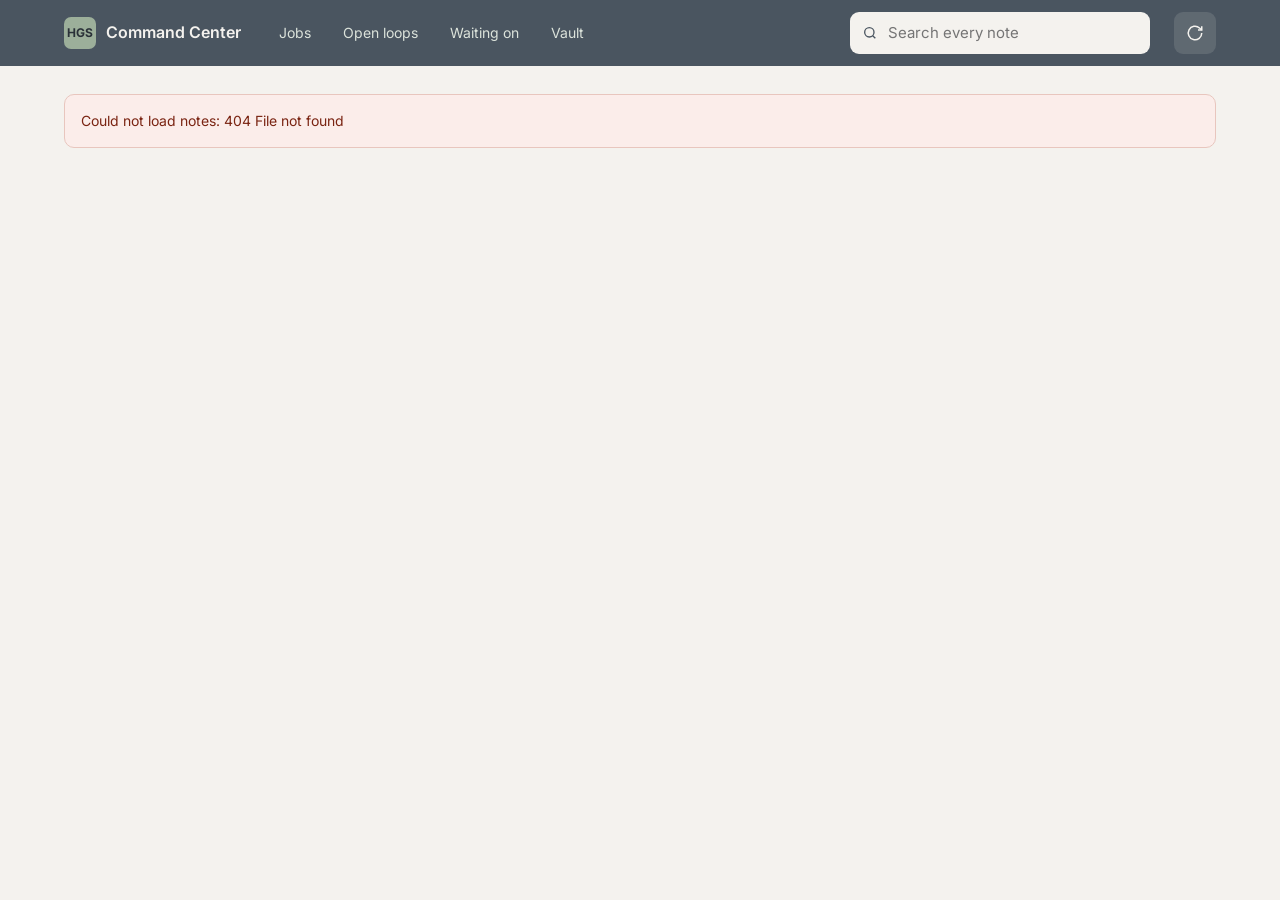
==== commit d9988fa1: "Command Center redesign: jobs, loops, waiting, vault, password lock New layout built around jobs ins" ====
--- a/index.html
+++ b/index.html
@@ -1,664 +1,50 @@
 <!DOCTYPE html>
 <html lang="en">
 <head>
-  <meta charset="UTF-8">
-  <meta name="viewport" content="width=device-width, initial-scale=1.0">
-  <title>Voice Notes</title>
-  <style>
-    *, *::before, *::after { box-sizing: border-box; margin: 0; padding: 0; }
-
-    body {
-      font-family: -apple-system, BlinkMacSystemFont, 'Segoe UI', sans-serif;
-      background: #0f0f0f;
-      color: #f0f0f0;
-      min-height: 100vh;
-      padding: 1.25rem 1rem 3rem;
-    }
-
-    header {
-      display: flex;
-      justify-content: space-between;
-      align-items: center;
-      margin-bottom: 1.5rem;
-    }
-
-    header h1 {
-      font-size: 20px;
-      font-weight: 600;
-      letter-spacing: -0.3px;
-    }
-
-    header h1 span {
-      display: block;
-      font-size: 12px;
-      font-weight: 400;
-      color: #666;
-      margin-top: 2px;
-      letter-spacing: 0;
-    }
-
-    #refresh-btn {
-      background: #1e1e1e;
-      border: 1px solid #2e2e2e;
-      color: #f0f0f0;
-      padding: 8px 14px;
-      border-radius: 8px;
-      font-size: 13px;
-      cursor: pointer;
-      display: flex;
-      align-items: center;
-      gap: 6px;
-    }
-
-    #refresh-btn:active { opacity: 0.7; }
-
-    .view-switch {
-      display: flex;
-      gap: 8px;
-      margin-bottom: 1.25rem;
-    }
-
-    .view-tab {
-      flex: 1;
-      padding: 11px;
-      border-radius: 10px;
-      border: 1px solid #2a2a2a;
-      background: #1a1a1a;
-      color: #666;
-      font-size: 14px;
-      font-weight: 500;
-      cursor: pointer;
-    }
-
-    .view-tab.active {
-      background: #2a2a2a;
-      color: #fff;
-      border-color: #444;
-    }
-
-    .stats {
-      display: grid;
-      grid-template-columns: repeat(3, 1fr);
-      gap: 10px;
-      margin-bottom: 1.5rem;
-    }
-
-    .stat {
-      background: #1a1a1a;
-      border: 1px solid #2a2a2a;
-      border-radius: 10px;
-      padding: 12px;
-      text-align: center;
-    }
-
-    .stat-value {
-      font-size: 24px;
-      font-weight: 600;
-      color: #fff;
-    }
-
-    .stat-label {
-      font-size: 11px;
-      color: #666;
-      margin-top: 2px;
-    }
-
-    .filters {
-      display: flex;
-      gap: 8px;
-      margin-bottom: 10px;
-    }
-
-    .filter-btn {
-      flex: 1;
-      padding: 8px;
-      border-radius: 8px;
-      border: 1px solid #2a2a2a;
-      background: #1a1a1a;
-      color: #666;
-      font-size: 13px;
-      cursor: pointer;
-    }
-
-    .filter-btn.active {
-      background: #2a2a2a;
-      color: #fff;
-      border-color: #444;
-    }
-
-    .notes-list {
-      display: flex;
-      flex-direction: column;
-      gap: 12px;
-      margin-top: 1rem;
-    }
-
-    .note-card {
-      background: #1a1a1a;
-      border: 1px solid #2a2a2a;
-      border-radius: 12px;
-      padding: 1rem;
-      cursor: pointer;
-    }
-
-    .note-card.expanded { border-color: #3a3a3a; }
-
-    .note-top {
-      display: flex;
-      justify-content: space-between;
-      align-items: flex-start;
-      gap: 8px;
-    }
-
-    .note-transcript {
-      font-size: 14px;
-      color: #ccc;
-      line-height: 1.5;
-      flex: 1;
-    }
-
-    .note-transcript.collapsed {
-      display: -webkit-box;
-      -webkit-line-clamp: 2;
-      -webkit-box-orient: vertical;
-      overflow: hidden;
-    }
-
-    .note-meta {
-      display: flex;
-      flex-direction: column;
-      align-items: flex-end;
-      gap: 4px;
-      flex-shrink: 0;
-    }
-
-    .note-date {
-      font-size: 11px;
-      color: #555;
-      white-space: nowrap;
-    }
-
-    .priority-badge {
-      font-size: 11px;
-      padding: 3px 8px;
-      border-radius: 6px;
-      font-weight: 500;
-    }
-
-    .priority-HIGH { background: #3a1515; color: #f87171; }
-    .priority-MED { background: #3a2e15; color: #fbbf24; }
-    .priority-LOW { background: #1a2e1a; color: #4ade80; }
-    .priority-null { background: #1a1a1a; color: #555; }
-
-    .note-divider {
-      border: none;
-      border-top: 1px solid #2a2a2a;
-      margin: 12px 0;
-    }
-
-    .extraction-label {
-      font-size: 10px;
-      text-transform: uppercase;
-      letter-spacing: 0.08em;
-      color: #555;
-      margin-bottom: 8px;
-    }
-
-    .note-response {
-      font-size: 13px;
-      color: #bbb;
-      line-height: 1.7;
-      white-space: pre-wrap;
-    }
-
-    .expand-hint {
-      font-size: 11px;
-      color: #555;
-      margin-top: 8px;
-    }
-
-    .loops-header {
-      font-size: 13px;
-      color: #888;
-      margin-bottom: 1rem;
-    }
-
-    #loops-count { color: #fff; font-weight: 600; }
-
-    .job-group { margin-bottom: 1.5rem; }
-
-    .job-group-title {
-      font-size: 12px;
-      text-transform: uppercase;
-      letter-spacing: 0.08em;
-      color: #888;
-      margin-bottom: 10px;
-      display: flex;
-      align-items: center;
-      gap: 8px;
-    }
-
-    .job-count {
-      background: #2a2a2a;
-      color: #aaa;
-      font-size: 11px;
-      padding: 1px 7px;
-      border-radius: 10px;
-    }
-
-    .loop-card {
-      background: #1a1a1a;
-      border: 1px solid #2a2a2a;
-      border-radius: 12px;
-      padding: 1rem;
-      margin-bottom: 10px;
-    }
-
-    .loop-summary {
-      font-size: 14px;
-      color: #ccc;
-      line-height: 1.55;
-      margin-bottom: 14px;
-    }
-
-    .loop-bottom {
-      display: flex;
-      justify-content: space-between;
-      align-items: center;
-      gap: 12px;
-    }
-
-    .loop-date {
-      font-size: 11px;
-      color: #555;
-      white-space: nowrap;
-    }
-
-    .resolve-btn {
-      background: #16331f;
-      color: #4ade80;
-      border: 1px solid #265a35;
-      padding: 10px 18px;
-      border-radius: 8px;
-      font-size: 13px;
-      font-weight: 600;
-      min-height: 40px;
-      cursor: pointer;
-      flex-shrink: 0;
-    }
-
-    .resolve-btn:active { opacity: 0.7; }
-    .resolve-btn:disabled { opacity: 0.5; cursor: default; }
-
-    .empty {
-      text-align: center;
-      padding: 4rem 1rem;
-      color: #555;
-      font-size: 14px;
-      line-height: 1.7;
-    }
-
-    .empty-icon {
-      font-size: 40px;
-      margin-bottom: 12px;
-    }
-
-    .loading {
-      text-align: center;
-      padding: 3rem;
-      color: #555;
-      font-size: 14px;
-    }
-
-    .error {
-      background: #2a1515;
-      border: 1px solid #4a2020;
-      border-radius: 10px;
-      padding: 1rem;
-      font-size: 13px;
-      color: #f87171;
-      line-height: 1.6;
-    }
-
-    .dot {
-      display: inline-block;
-      width: 6px;
-      height: 6px;
-      border-radius: 50%;
-      background: #22c55e;
-      margin-right: 6px;
-      vertical-align: middle;
-    }
-  </style>
+<meta charset="UTF-8">
+<meta name="viewport" content="width=device-width, initial-scale=1.0, viewport-fit=cover">
+<meta name="theme-color" content="#4A5560">
+<title>Command Center · Voice Notes</title>
+<link rel="preconnect" href="https://fonts.googleapis.com">
+<link rel="preconnect" href="https://fonts.gstatic.com" crossorigin>
+<link rel="stylesheet" href="https://fonts.googleapis.com/css2?family=Inter:wght@400;500;600;700&family=IBM+Plex+Mono:wght@500&display=swap">
+<link rel="stylesheet" href="/styles.css">
 </head>
 <body>
 
-  <header>
-    <h1>
-      <span class="dot"></span>Voice Notes
-      <span>Telegram &rarr; Whisper &rarr; Claude</span>
-    </h1>
-    <button id="refresh-btn" onclick="refreshActiveView()">&#8635; Refresh</button>
-  </header>
+<header class="top">
+  <div class="top-inner">
+    <a class="brand" href="#/jobs"><span class="mark">HGS</span><span>Command Center</span></a>
+    <nav class="nav" aria-label="Main">
+      <a href="#/jobs" data-nav="jobs">Jobs</a>
+      <a href="#/loops" data-nav="loops">Open loops <span class="mono" id="nav-loops"></span></a>
+      <a href="#/waiting" data-nav="waiting">Waiting on <span class="mono" id="nav-waiting"></span></a>
+      <a href="#/vault" data-nav="vault">Vault</a>
+    </nav>
+    <form class="search" id="search-form" role="search">
+      <svg width="16" height="16" viewBox="0 0 24 24" fill="none" stroke="currentColor" stroke-width="2" aria-hidden="true"><circle cx="11" cy="11" r="7"/><path d="M20 20l-4-4"/></svg>
+      <label class="sr" for="search-input">Search every note</label>
+      <input id="search-input" type="search" placeholder="Search every note" autocomplete="off">
+    </form>
+    <button class="icon-btn" id="refresh-btn" type="button" aria-label="Refresh">
+      <svg width="18" height="18" viewBox="0 0 24 24" fill="none" stroke="currentColor" stroke-width="2" aria-hidden="true"><path d="M21 12a9 9 0 1 1-3-6.7L21 8"/><path d="M21 3v5h-5"/></svg>
+    </button>
+  </div>
+</header>
 
-  <div class="view-switch">
-    <button class="view-tab active" onclick="switchView('notes', this)">All Notes</button>
-    <button class="view-tab" onclick="switchView('loops', this)">Open Loops</button>
-  </div>
+<main id="app" class="wrap" tabindex="-1">
+  <div class="loading">Loading your notes…</div>
+</main>
 
-  <div id="notes-view">
-    <div class="filters">
-      <button class="filter-btn active" onclick="setFilter('all', this)">All</button>
-      <button class="filter-btn" onclick="setFilter('JOBSITE', this)">&#127959;&#65039; Job Site</button>
-      <button class="filter-btn" onclick="setFilter('GENERAL', this)">&#129504; General</button>
-    </div>
+<nav class="tabbar" aria-label="Main">
+  <a href="#/jobs" data-nav="jobs"><svg width="22" height="22" viewBox="0 0 24 24" fill="none" stroke="currentColor" stroke-width="2" aria-hidden="true"><rect x="3" y="3" width="7" height="7" rx="1"/><rect x="14" y="3" width="7" height="7" rx="1"/><rect x="3" y="14" width="7" height="7" rx="1"/><rect x="14" y="14" width="7" height="7" rx="1"/></svg>Jobs</a>
+  <a href="#/loops" data-nav="loops"><svg width="22" height="22" viewBox="0 0 24 24" fill="none" stroke="currentColor" stroke-width="2" aria-hidden="true"><circle cx="12" cy="12" r="8"/><path d="M12 8v4l3 2"/></svg>Loops</a>
+  <a href="#/waiting" data-nav="waiting"><svg width="22" height="22" viewBox="0 0 24 24" fill="none" stroke="currentColor" stroke-width="2" aria-hidden="true"><path d="M7 3h10M7 21h10M8 3c0 5 8 5 8 9s-8 4-8 9"/></svg>Waiting</a>
+  <a href="#/vault" data-nav="vault"><svg width="22" height="22" viewBox="0 0 24 24" fill="none" stroke="currentColor" stroke-width="2" aria-hidden="true"><rect x="3" y="5" width="18" height="15" rx="2"/><path d="M3 10h18"/></svg>Vault</a>
+</nav>
 
-    <div class="filters">
-      <button class="filter-btn active" onclick="setPriority('all', this)">All</button>
-      <button class="filter-btn" onclick="setPriority('HIGH', this)">&#128308; High</button>
-      <button class="filter-btn" onclick="setPriority('MED', this)">&#128993; Med</button>
-      <button class="filter-btn" onclick="setPriority('LOW', this)">&#128994; Low</button>
-    </div>
+<div class="toast" id="toast" role="status" aria-live="polite"></div>
 
-    <div class="stats">
-      <div class="stat">
-        <div class="stat-value" id="total">&mdash;</div>
-        <div class="stat-label">Total</div>
-      </div>
-      <div class="stat">
-        <div class="stat-value" id="today">&mdash;</div>
-        <div class="stat-label">Today</div>
-      </div>
-      <div class="stat">
-        <div class="stat-value" id="week">&mdash;</div>
-        <div class="stat-label">This week</div>
-      </div>
-    </div>
-
-    <div id="notes-container" class="notes-list">
-      <div class="loading">Loading your notes...</div>
-    </div>
-  </div>
-
-  <div id="loops-view" style="display:none;">
-    <div class="filters">
-      <button class="filter-btn active" onclick="setLoopFilter('all', this)">All</button>
-      <button class="filter-btn" onclick="setLoopFilter('JOBSITE', this)">&#127959;&#65039; Job Site</button>
-      <button class="filter-btn" onclick="setLoopFilter('GENERAL', this)">&#129504; General</button>
-    </div>
-    <div class="loops-header"><span id="loops-count">&mdash;</span> open loops</div>
-    <div id="loops-container" class="notes-list">
-      <div class="loading">Loading open loops...</div>
-    </div>
-  </div>
-
-  <script>
-    // No Supabase URL or key in this file. All database access goes through
-    // /api/notes (read) and /api/resolve-loop (write), which hold the
-    // service_role key server-side only.
-
-    let allNotes = [];
-    let notesLoaded = false;
-
-    let activeFilter = 'all';
-    let activePriority = 'all';
-    let activeView = 'notes';
-    let activeLoopFilter = 'all';
-
-    async function fetchNotes(force) {
-      if (notesLoaded && !force) return allNotes;
-      const res = await fetch('/api/notes');
-      if (!res.ok) throw new Error(res.status + ' ' + res.statusText);
-      const data = await res.json();
-      if (data.error) throw new Error(data.error);
-      allNotes = Array.isArray(data.rows) ? data.rows : [];
-      notesLoaded = true;
-      return allNotes;
-    }
-
-    // Anything that is not exactly JOBSITE or GENERAL is unclassified.
-    // This keeps null and malformed note_type values out of both buckets
-    // instead of silently vanishing.
-    function noteBucket(n) {
-      const t = String(n.note_type || '').trim().toUpperCase();
-      return (t === 'JOBSITE' || t === 'GENERAL') ? t : 'OTHER';
-    }
-
-    function isOpenLoop(n) {
-      return n.is_open_loop === true && n.loop_resolved !== true;
-    }
-
-    function setFilter(filter, btn) {
-      activeFilter = filter;
-      document.querySelectorAll('#notes-view .filters:first-of-type .filter-btn').forEach(b => b.classList.remove('active'));
-      btn.classList.add('active');
-      loadNotes();
-    }
-
-    function setPriority(priority, btn) {
-      activePriority = priority;
-      document.querySelectorAll('#notes-view .filters:nth-of-type(2) .filter-btn').forEach(b => b.classList.remove('active'));
-      btn.classList.add('active');
-      loadNotes();
-    }
-
-    function setLoopFilter(filter, btn) {
-      activeLoopFilter = filter;
-      document.querySelectorAll('#loops-view .filters .filter-btn').forEach(b => b.classList.remove('active'));
-      btn.classList.add('active');
-      loadOpenLoops();
-    }
-
-    function switchView(view, btn) {
-      activeView = view;
-      document.querySelectorAll('.view-tab').forEach(b => b.classList.remove('active'));
-      btn.classList.add('active');
-      const notesView = document.getElementById('notes-view');
-      const loopsView = document.getElementById('loops-view');
-      if (view === 'loops') {
-        notesView.style.display = 'none';
-        loopsView.style.display = 'block';
-        loadOpenLoops();
-      } else {
-        loopsView.style.display = 'none';
-        notesView.style.display = 'block';
-        loadNotes();
-      }
-    }
-
-    // Refresh forces a re-fetch so it reflects notes recorded since page load.
-    function refreshActiveView() {
-      notesLoaded = false;
-      if (activeView === 'loops') loadOpenLoops();
-      else loadNotes();
-    }
-
-    function escapeHtml(str) {
-      return String(str).replace(/[&<>"']/g, c => ({
-        '&': '&amp;', '<': '&lt;', '>': '&gt;', '"': '&quot;', "'": '&#39;'
-      }[c]));
-    }
-
-    function formatDate(ts) {
-      const d = new Date(ts);
-      const now = new Date();
-      const diff = (now - d) / 1000;
-      if (diff < 60) return 'just now';
-      if (diff < 3600) return Math.floor(diff / 60) + 'm ago';
-      if (diff < 86400) return Math.floor(diff / 3600) + 'h ago';
-      return d.toLocaleDateString('en-US', { month: 'short', day: 'numeric' });
-    }
-
-    function isToday(ts) {
-      return new Date(ts).toDateString() === new Date().toDateString();
-    }
-
-    function isThisWeek(ts) {
-      return (new Date() - new Date(ts)) / (1000 * 60 * 60 * 24) <= 7;
-    }
-
-    function toggleNote(id) {
-      const card = document.getElementById('card-' + id);
-      const transcript = document.getElementById('transcript-' + id);
-      const extraction = document.getElementById('extraction-' + id);
-      const hint = document.getElementById('hint-' + id);
-      const expanded = card.classList.toggle('expanded');
-      transcript.classList.toggle('collapsed', !expanded);
-      extraction.style.display = expanded ? 'block' : 'none';
-      hint.textContent = expanded ? 'Tap to collapse' : 'Tap to expand';
-    }
-
-    async function loadNotes() {
-      const container = document.getElementById('notes-container');
-      container.innerHTML = '<div class="loading">Loading your notes...</div>';
-
-      try {
-        const all = await fetchNotes();
-
-        const notes = all.filter(n => {
-          if (activeFilter !== 'all' && noteBucket(n) !== activeFilter) return false;
-          if (activePriority !== 'all' && String(n.priority || '').toUpperCase() !== activePriority) return false;
-          return true;
-        });
-
-        document.getElementById('total').textContent = notes.length;
-        document.getElementById('today').textContent = notes.filter(n => isToday(n.created_at)).length;
-        document.getElementById('week').textContent = notes.filter(n => isThisWeek(n.created_at)).length;
-
-        if (!notes.length) {
-          container.innerHTML = `
-            <div class="empty">
-              <div class="empty-icon">🎙️</div>
-              No voice notes match this filter.
-            </div>`;
-          return;
-        }
-
-        container.innerHTML = notes.map(n => `
-          <div class="note-card" id="card-${n.id}" onclick="toggleNote(${n.id})">
-            <div class="note-top">
-              <div class="note-transcript collapsed" id="transcript-${n.id}">${escapeHtml(n.transcript || 'No transcript')}</div>
-              <div class="note-meta">
-                <div class="note-date">${formatDate(n.created_at)}</div>
-                <span class="priority-badge priority-${escapeHtml(n.priority || 'null')}">${escapeHtml(n.priority || '—')}</span>
-              </div>
-            </div>
-            <div class="expand-hint" id="hint-${n.id}">Tap to expand</div>
-            <div id="extraction-${n.id}" style="display:none;">
-              <hr class="note-divider">
-              <div class="extraction-label">Claude's extraction</div>
-              <div class="note-response">${escapeHtml(n.claude_response || 'No extraction')}</div>
-            </div>
-          </div>
-        `).join('');
-
-      } catch (err) {
-        container.innerHTML = `<div class="error">Failed to load notes: ${escapeHtml(err.message)}</div>`;
-      }
-    }
-
-    async function loadOpenLoops() {
-      const container = document.getElementById('loops-container');
-      container.innerHTML = '<div class="loading">Loading open loops...</div>';
-
-      try {
-        const all = await fetchNotes();
-
-        const loops = all
-          .filter(isOpenLoop)
-          .filter(n => activeLoopFilter === 'all' || noteBucket(n) === activeLoopFilter)
-          .sort((a, b) => new Date(b.created_at) - new Date(a.created_at));
-
-        document.getElementById('loops-count').textContent = loops.length;
-
-        if (!loops.length) {
-          container.innerHTML = `
-            <div class="empty">
-              <div class="empty-icon">✅</div>
-              No open loops.<br>You're all caught up.
-            </div>`;
-          return;
-        }
-
-        const groups = {};
-        loops.forEach(n => {
-          const job = n.job_name || 'No job';
-          (groups[job] = groups[job] || []).push(n);
-        });
-
-        container.innerHTML = Object.keys(groups).sort().map(job => {
-          const cards = groups[job].map(n => `
-            <div class="loop-card" id="loop-card-${n.id}">
-              <div class="loop-summary">${escapeHtml(n.claude_response || n.transcript || 'No summary')}</div>
-              <div class="loop-bottom">
-                <span class="loop-date">${formatDate(n.created_at)}</span>
-                <button class="resolve-btn" onclick="resolveLoop(${n.id}, this)">Resolve</button>
-              </div>
-            </div>
-          `).join('');
-          return `
-            <div class="job-group">
-              <div class="job-group-title">${escapeHtml(job)} <span class="job-count">${groups[job].length}</span></div>
-              ${cards}
-            </div>`;
-        }).join('');
-
-      } catch (err) {
-        container.innerHTML = `<div class="error">Failed to load open loops: ${escapeHtml(err.message)}</div>`;
-      }
-    }
-
-    async function resolveLoop(id, btnEl) {
-      btnEl.disabled = true;
-      btnEl.textContent = 'Resolving...';
-
-      try {
-        const res = await fetch('/api/resolve-loop', {
-          method: 'POST',
-          headers: { 'Content-Type': 'application/json' },
-          body: JSON.stringify({ id: Number(id) })
-        });
-
-        const result = await res.json();
-        if (!res.ok || !result.ok) {
-          throw new Error(result.error || (res.status + ' ' + res.statusText));
-        }
-
-        // Keep the local cache honest so switching views does not resurrect it.
-        const cached = allNotes.find(n => Number(n.id) === Number(id));
-        if (cached) {
-          cached.loop_resolved = true;
-          cached.resolved_at = result.row && result.row.resolved_at;
-        }
-
-        const card = document.getElementById('loop-card-' + id);
-        if (card) {
-          const group = card.closest('.job-group');
-          const countEl = group && group.querySelector('.job-count');
-          card.remove();
-          if (group && !group.querySelector('.loop-card')) group.remove();
-          else if (countEl) countEl.textContent = group.querySelectorAll('.loop-card').length;
-        }
-
-        const remaining = document.getElementById('loops-container').querySelectorAll('.loop-card').length;
-        document.getElementById('loops-count').textContent = remaining;
-        if (remaining === 0) {
-          document.getElementById('loops-container').innerHTML = `
-            <div class="empty">
-              <div class="empty-icon">✅</div>
-              No open loops.<br>You're all caught up.
-            </div>`;
-        }
-
-      } catch (err) {
-        btnEl.disabled = false;
-        btnEl.textContent = 'Resolve';
-        alert('Could not resolve: ' + err.message);
-      }
-    }
-
-    loadNotes();
-  </script>
-
+<script src="/app.js"></script>
 </body>
 </html>
--- a/styles.css
+++ b/styles.css
@@ -0,0 +1,189 @@
+/* HGS brand: slate #4A5560, sage #9CAF9A, warm white #F4F2EE */
+:root {
+  --slate: #4A5560;
+  --slate-dark: #3C464F;
+  --sage: #9CAF9A;
+  --sage-soft: #E7ECE5;
+  --sage-line: #C7D3C4;
+  --paper: #F4F2EE;
+  --card: #FFFFFF;
+  --ink: #2A3138;
+  --ink-2: #3A444D;
+  --muted: #5B6670;
+  --line: #DDDFD9;
+  --line-soft: #ECEDE8;
+  --chip: #ECEAE4;
+  --ok-bg: #DCE6DA;  --ok-fg: #2F4A31;
+  --warn-bg: #F6E3CF; --warn-fg: #7A3F0C;
+  --quiet-fg: #5B5548;
+  --radius: 12px;
+}
+*, *::before, *::after { box-sizing: border-box; }
+html { -webkit-text-size-adjust: 100%; }
+body { margin: 0; background: var(--paper); color: var(--ink); font-family: Inter, -apple-system, 'Segoe UI', sans-serif; font-size: 15px; line-height: 1.45; }
+a { color: inherit; text-decoration: none; }
+button, input, select, textarea { font: inherit; color: inherit; }
+button { cursor: pointer; }
+.mono { font-family: 'IBM Plex Mono', ui-monospace, monospace; font-size: 12px; }
+.sr { position: absolute; width: 1px; height: 1px; overflow: hidden; clip: rect(0 0 0 0); white-space: nowrap; }
+:focus-visible { outline: 3px solid var(--sage); outline-offset: 2px; }
+
+/* Top bar */
+.top { background: var(--slate); color: var(--paper); position: sticky; top: 0; z-index: 20; }
+.top-inner { max-width: 1200px; margin: 0 auto; padding: 12px 24px; display: flex; align-items: center; gap: 12px 24px; flex-wrap: wrap; }
+.brand { display: flex; align-items: center; gap: 10px; font-weight: 600; font-size: 16px; }
+.mark { width: 32px; height: 32px; border-radius: 7px; background: var(--sage); color: var(--ink); display: grid; place-items: center; font-weight: 700; font-size: 12px; }
+.nav { display: flex; gap: 4px; flex: 1 1 auto; }
+.nav a { padding: 10px 14px; border-radius: 7px; color: #DCE3DB; font-size: 14px; }
+.nav a:hover { color: #fff; background: rgba(244,242,238,.08); }
+.nav a.on { background: rgba(244,242,238,.16); color: #fff; font-weight: 600; }
+.search { display: flex; align-items: center; gap: 8px; background: var(--paper); color: var(--slate); border-radius: 9px; padding: 0 12px; height: 42px; flex: 0 1 300px; min-width: 180px; }
+.search input { border: 0; background: transparent; outline: none; flex: 1; min-width: 0; color: var(--ink); font-size: 15px; }
+.icon-btn { width: 42px; height: 42px; border-radius: 9px; border: 0; background: rgba(244,242,238,.12); color: var(--paper); display: grid; place-items: center; }
+.icon-btn.spin svg { animation: spin .8s linear infinite; }
+@keyframes spin { to { transform: rotate(360deg); } }
+
+.wrap { max-width: 1200px; margin: 0 auto; padding: 28px 24px 64px; outline: none; }
+
+/* Headings and chips */
+.page-head { display: flex; flex-wrap: wrap; align-items: flex-end; justify-content: space-between; gap: 14px; margin-bottom: 20px; }
+.eyebrow { margin: 0 0 4px; font-size: 13px; color: var(--muted); font-weight: 500; }
+h1 { margin: 0; font-size: 30px; font-weight: 700; letter-spacing: -0.01em; line-height: 1.15; }
+.sub { margin: 6px 0 0; font-size: 14px; color: var(--muted); }
+.section-title { margin: 36px 0 12px; font-size: 13px; font-weight: 600; color: var(--slate); text-transform: uppercase; letter-spacing: .06em; }
+.chips { display: flex; gap: 8px; flex-wrap: wrap; }
+.chip { height: 40px; padding: 0 16px; border-radius: 20px; border: 1px solid #C9CDC6; background: var(--card); font-size: 14px; white-space: nowrap; }
+.chip.on { background: var(--slate); border-color: var(--slate); color: var(--paper); font-weight: 600; }
+.chip .mono { opacity: .8; margin-left: 2px; }
+.pill { display: inline-block; font-size: 12px; font-weight: 600; padding: 3px 9px; border-radius: 11px; background: var(--chip); color: var(--ink-2); white-space: nowrap; }
+.pill.ok { background: var(--ok-bg); color: var(--ok-fg); }
+.pill.warn { background: var(--warn-bg); color: var(--warn-fg); }
+.pill.quiet { background: var(--chip); color: var(--quiet-fg); }
+.pill.duet { background: var(--sage-soft); color: var(--ok-fg); border: 1px solid var(--sage-line); }
+.pill.code { font-family: 'IBM Plex Mono', monospace; font-weight: 500; }
+
+/* Job grid */
+.grid { display: grid; grid-template-columns: repeat(auto-fill, minmax(320px, 1fr)); gap: 16px; }
+.job-card { display: flex; flex-direction: column; gap: 12px; background: var(--card); border: 1px solid var(--line); border-radius: var(--radius); padding: 18px 20px; transition: border-color .15s, box-shadow .15s; }
+.job-card:hover { border-color: #B9BFB6; box-shadow: 0 2px 10px rgba(42,49,56,.06); }
+.job-top { display: flex; justify-content: space-between; align-items: flex-start; gap: 12px; }
+.job-card h2 { margin: 0; font-size: 18px; font-weight: 600; }
+.job-card .who { margin: 3px 0 0; font-size: 13px; color: var(--muted); }
+.job-card .last { margin: 0; font-size: 14px; color: var(--ink-2); display: -webkit-box; -webkit-line-clamp: 2; -webkit-box-orient: vertical; overflow: hidden; }
+.counts { display: flex; gap: 18px; padding-top: 12px; border-top: 1px solid var(--line-soft); font-size: 13px; color: var(--muted); flex-wrap: wrap; }
+.counts strong { color: var(--ink); font-size: 15px; }
+.counts .hot strong { color: var(--warn-fg); }
+.counts .right { margin-left: auto; }
+.general-card { display: flex; flex-wrap: wrap; align-items: center; gap: 12px 32px; background: var(--sage-soft); border: 1px solid var(--sage-line); border-radius: var(--radius); padding: 18px 20px; }
+.general-card h3 { margin: 0; font-size: 18px; }
+.general-card p { margin: 4px 0 0; font-size: 14px; color: var(--ink-2); }
+
+/* Job page */
+.back { display: inline-flex; align-items: center; gap: 6px; font-size: 14px; color: var(--slate); padding: 8px 0; }
+.stats { display: flex; gap: 26px; font-size: 13px; color: var(--muted); }
+.stats strong { display: block; font-size: 22px; color: var(--ink); }
+.two-col { display: flex; flex-wrap: wrap; gap: 24px; align-items: flex-start; }
+.timeline { flex: 999 1 560px; min-width: 0; display: flex; flex-direction: column; gap: 12px; }
+.side { flex: 1 1 260px; display: flex; flex-direction: column; gap: 16px; position: sticky; top: 90px; }
+.panel { background: var(--card); border: 1px solid var(--line); border-radius: var(--radius); padding: 16px 18px; }
+.panel h2 { margin: 0 0 10px; font-size: 13px; font-weight: 600; color: var(--slate); text-transform: uppercase; letter-spacing: .06em; }
+.panel ul { list-style: none; margin: 0; padding: 0; display: flex; flex-direction: column; gap: 8px; font-size: 14px; }
+.panel li span { color: var(--muted); }
+.day { margin: 14px 0 0; font-size: 12px; font-weight: 600; color: var(--muted); text-transform: uppercase; letter-spacing: .06em; }
+.day:first-child { margin-top: 0; }
+
+/* Note card */
+.note { background: var(--card); border: 1px solid var(--line); border-radius: var(--radius); padding: 16px 18px; display: flex; flex-direction: column; gap: 9px; }
+.note.is-open { border-color: #E9C9A8; }
+.note-meta { display: flex; flex-wrap: wrap; align-items: center; gap: 6px 8px; font-size: 12px; color: var(--muted); }
+.note-meta .when { font-weight: 600; color: var(--ink-2); }
+.note h3 { margin: 0; font-size: 16px; font-weight: 600; line-height: 1.35; }
+.note .body { margin: 0; font-size: 14px; color: var(--ink-2); white-space: pre-wrap; }
+.note .body.clamp { display: -webkit-box; -webkit-line-clamp: 2; -webkit-box-orient: vertical; overflow: hidden; }
+.more { align-self: flex-start; border: 0; background: none; padding: 4px 0; font-size: 13px; color: var(--slate); font-weight: 600; text-decoration: underline; text-underline-offset: 3px; }
+.extract { background: var(--paper); border-radius: 8px; padding: 12px 14px; font-size: 13px; color: var(--ink-2); white-space: pre-wrap; }
+.extract b { display: block; font-size: 11px; color: var(--muted); text-transform: uppercase; letter-spacing: .06em; margin-bottom: 6px; }
+.note-foot { display: flex; flex-wrap: wrap; align-items: center; gap: 8px; padding-top: 10px; border-top: 1px solid var(--line-soft); }
+.note-foot .tags { font-size: 13px; color: var(--muted); margin-right: auto; }
+.btn { min-height: 40px; padding: 0 14px; border-radius: 8px; border: 1px solid #C9CDC6; background: var(--card); font-size: 13px; }
+.btn:hover { border-color: var(--slate); }
+.btn.dark { border-color: var(--slate); font-weight: 600; }
+.btn.sage { border: 0; background: var(--sage); color: #1F2B20; font-weight: 600; }
+.btn.sage:hover { background: #8DA28B; }
+.btn.solid { border: 0; background: var(--slate); color: var(--paper); font-weight: 600; }
+.btn[disabled] { opacity: .55; cursor: default; }
+.editor { display: grid; grid-template-columns: repeat(auto-fill, minmax(150px, 1fr)); gap: 10px; background: var(--paper); border-radius: 8px; padding: 12px; }
+.editor label { display: flex; flex-direction: column; gap: 4px; font-size: 12px; color: var(--muted); font-weight: 500; }
+.editor input, .editor select, .editor textarea { height: 40px; border: 1px solid #C9CDC6; border-radius: 7px; background: #fff; padding: 0 10px; font-size: 14px; color: var(--ink); }
+.editor textarea { height: 84px; padding: 8px 10px; resize: vertical; }
+.editor .full { grid-column: 1 / -1; }
+.editor .actions { grid-column: 1 / -1; display: flex; gap: 8px; justify-content: flex-end; }
+
+/* Loops board */
+.board { display: grid; grid-template-columns: repeat(auto-fit, minmax(260px, 1fr)); gap: 16px; align-items: start; }
+.col { background: var(--chip); border-radius: var(--radius); padding: 12px; display: flex; flex-direction: column; gap: 10px; }
+.col h2 { margin: 4px 6px 0; font-size: 14px; font-weight: 600; display: flex; justify-content: space-between; }
+.col .hint { margin: 0 6px 4px; font-size: 12px; color: var(--muted); }
+.col .empty-col { margin: 0 6px 6px; font-size: 13px; color: var(--muted); font-style: italic; }
+.loop { background: var(--card); border: 1px solid var(--line); border-radius: 10px; padding: 14px; display: flex; flex-direction: column; gap: 7px; }
+.loop-top { display: flex; justify-content: space-between; font-size: 12px; gap: 8px; }
+.loop h3 { margin: 0; font-size: 15px; font-weight: 600; line-height: 1.35; }
+.loop .meta { margin: 0; font-size: 13px; color: var(--muted); }
+.loop .row { display: flex; gap: 6px; padding-top: 4px; }
+.loop .row .btn { flex: 1; }
+.age-ok { color: var(--ok-fg); font-weight: 600; }
+.age-quiet { color: var(--quiet-fg); font-weight: 600; }
+.age-warn { color: var(--warn-fg); font-weight: 600; }
+
+/* Waiting table */
+.table-box { background: var(--card); border: 1px solid var(--line); border-radius: var(--radius); overflow-x: auto; }
+table { width: 100%; min-width: 820px; border-collapse: collapse; }
+th { text-align: left; font-size: 12px; font-weight: 600; color: var(--muted); text-transform: uppercase; letter-spacing: .05em; padding: 12px 14px; border-bottom: 1px solid var(--line); }
+td { padding: 14px; border-bottom: 1px solid var(--line-soft); font-size: 14px; vertical-align: middle; }
+tr:last-child td { border-bottom: 0; }
+td small { display: block; font-size: 12px; color: var(--muted); }
+td.actions { text-align: right; white-space: nowrap; }
+td.actions .btn { margin-left: 4px; }
+
+/* Vault */
+.big-search { display: flex; align-items: center; gap: 10px; background: var(--card); border: 1px solid #C9CDC6; border-radius: 10px; padding: 0 16px; height: 52px; margin-bottom: 16px; color: var(--slate); }
+.big-search input { border: 0; outline: none; flex: 1; font-size: 16px; background: transparent; color: var(--ink); }
+
+/* States */
+.loading, .empty { text-align: center; padding: 64px 16px; color: var(--muted); font-size: 15px; }
+.error { background: #FBEDEA; border: 1px solid #E8C6BE; color: #7A2412; border-radius: 10px; padding: 16px; font-size: 14px; }
+.login { max-width: 380px; margin: 60px auto; background: var(--card); border: 1px solid var(--line); border-radius: 14px; padding: 28px; display: flex; flex-direction: column; gap: 14px; }
+.login h1 { font-size: 24px; }
+.login input { height: 48px; border: 1px solid #C9CDC6; border-radius: 9px; padding: 0 14px; font-size: 16px; }
+.login .btn { min-height: 48px; font-size: 15px; }
+.login .err { color: #7A2412; font-size: 14px; margin: 0; min-height: 20px; }
+.toast { position: fixed; left: 50%; bottom: 96px; transform: translateX(-50%) translateY(20px); background: var(--ink); color: var(--paper); padding: 12px 18px; border-radius: 10px; font-size: 14px; opacity: 0; pointer-events: none; transition: all .2s; z-index: 50; max-width: calc(100% - 32px); }
+.toast.show { opacity: 1; transform: translateX(-50%) translateY(0); }
+
+/* Phone tab bar */
+.tabbar { display: none; }
+.mobile-only { display: none; }
+.chips.nowrap { flex-wrap: nowrap; }
+@media (max-width: 760px) {
+  .top-inner { padding: 10px 14px; gap: 10px; flex-wrap: nowrap; }
+  .mobile-only { display: initial; }
+  div.mobile-only { display: block; }
+  .desk-only { display: none !important; }
+  .mobile-only .chips { flex-wrap: nowrap; }
+  .mobile-only .chip { height: 36px; padding: 0 12px; font-size: 13px; }
+  .nav { display: none; }
+  .brand span:last-child { display: none; }
+  .search { flex: 1 1 auto; min-width: 0; }
+  .stats { gap: 20px; }
+  .wrap { padding: 18px 14px 110px; }
+  h1 { font-size: 24px; }
+  .grid { grid-template-columns: 1fr; gap: 10px; }
+  .job-card { padding: 14px 16px; gap: 8px; }
+  .side { position: static; }
+  .note-foot .tags { flex-basis: 100%; }
+  .note-foot .btn { flex: 1; min-height: 44px; }
+  .tabbar { display: grid; grid-template-columns: repeat(4, 1fr); position: fixed; left: 0; right: 0; bottom: 0; background: var(--card); border-top: 1px solid var(--line); padding: 6px 6px calc(10px + env(safe-area-inset-bottom)); z-index: 30; }
+  .tabbar a { display: flex; flex-direction: column; align-items: center; gap: 3px; padding: 8px 0; font-size: 11px; color: var(--muted); }
+  .tabbar a.on { color: var(--ink); font-weight: 600; }
+  .toast { bottom: 100px; }
+}
